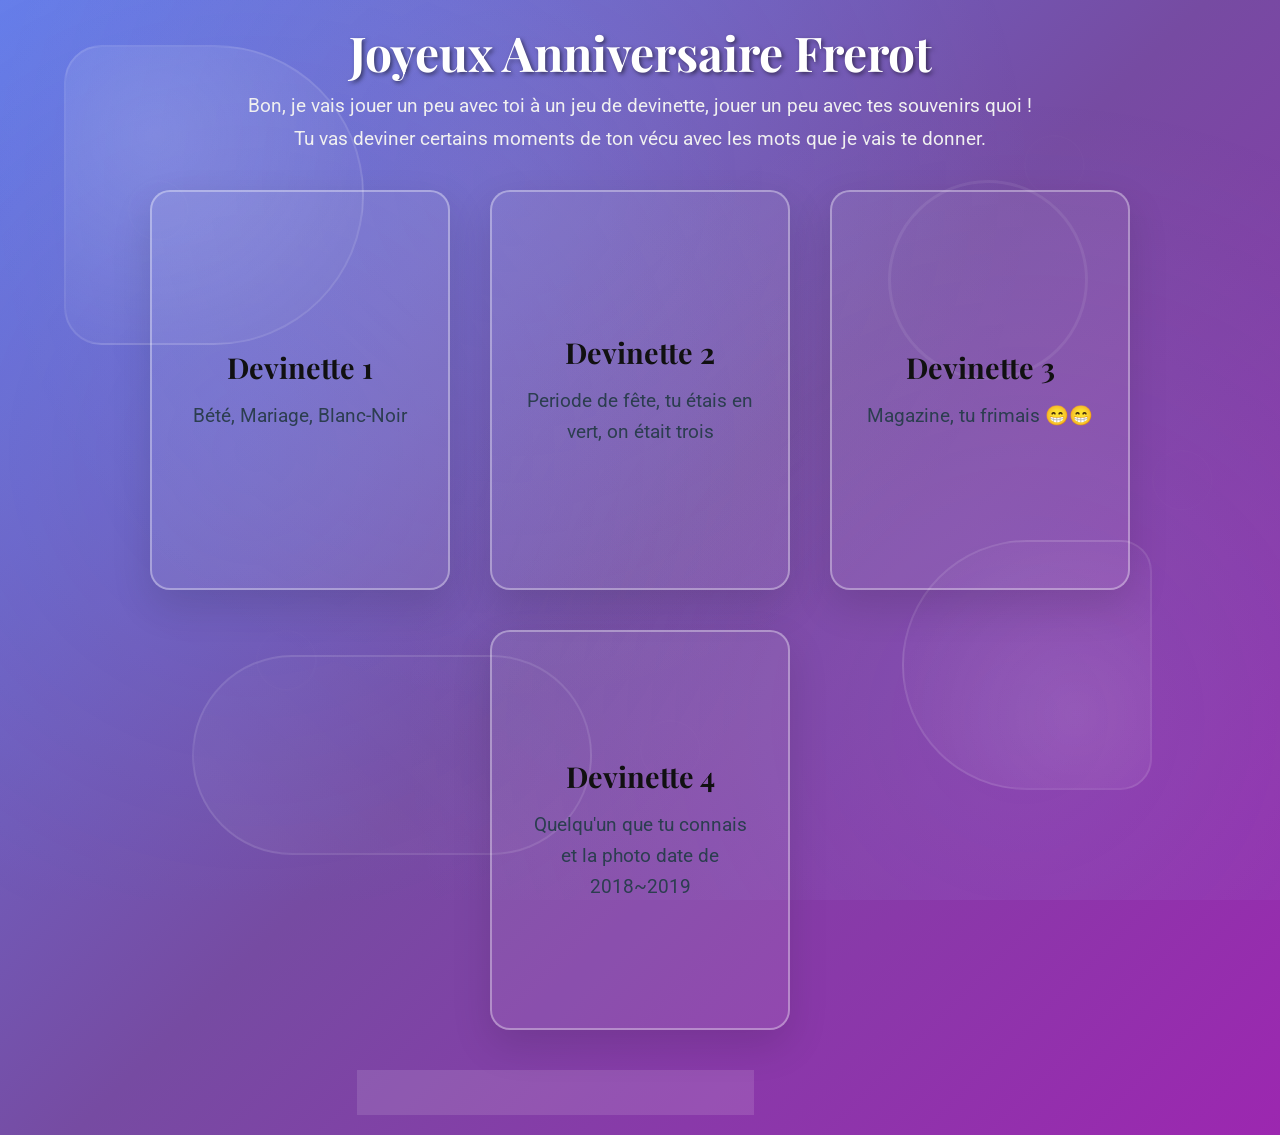
==== anniversaire/index.html @ 1805608d "Publish anniversary and portfolio sites" ====
<!DOCTYPE html>
<html lang="fr">
<head>
    <meta charset="UTF-8">
    <meta name="viewport" content="width=device-width, initial-scale=1.0, viewport-fit=cover, user-scalable=no">
    <meta name="apple-mobile-web-app-capable" content="yes">
    <meta name="apple-mobile-web-app-status-bar-style" content="black-translucent">
    <meta name="apple-mobile-web-app-title" content="Anniversaire">
    <meta name="theme-color" content="#667eea">
    <title>Joyeux Anniversaire Frère 😁😁</title>
    <link rel="stylesheet" href="styles.css">
</head>
<body>
    <div class="animated-bg">
        <div class="geometric-shape shape-1"></div>
        <div class="geometric-shape shape-2"></div>
        <div class="geometric-shape shape-3"></div>
        <div class="geometric-shape shape-4"></div>
        <div class="particle" style="--x: 10%; --y: 20%; --duration: 8s;"></div>
        <div class="particle" style="--x: 80%; --y: 15%; --duration: 10s;"></div>
        <div class="particle" style="--x: 20%; --y: 70%; --duration: 9s;"></div>
        <div class="particle" style="--x: 90%; --y: 50%; --duration: 11s;"></div>
        <div class="particle" style="--x: 50%; --y: 80%; --duration: 12s;"></div>
    </div>

    <header>
        <h1>Joyeux Anniversaire Frerot</h1>
        <p>Bon, je vais jouer un peu avec toi à un jeu de devinette, jouer un peu avec tes souvenirs quoi !</p>
        <p>Tu vas deviner certains moments de ton vécu avec les mots que je vais te donner.</p>
    </header>

    <main>
        <div class="container">
            <div class="card" id="card1">
                <div class="card-inner">
                    <div class="card-front">
                        <h2>Devinette 1</h2>
                        <p>Bété, Mariage, Blanc-Noir</p>
                    </div>
                    <div class="card-back">
                        <img src="images/1.jpg" alt="Bété, Mariage, Blanc-Noir" class="card-image">
                    </div>
                </div>
            </div>

            <div class="card" id="card2">
                <div class="card-inner">
                    <div class="card-front">
                        <h2>Devinette 2</h2>
                        <p>Periode de fête, tu étais en vert, on était trois</p>
                    </div>
                    <div class="card-back">
                        <img src="images/2.jpg" alt="Periode de fête, tu étais en vert, on était trois" class="card-image">
                    </div>
                </div>
            </div>

            <div class="card" id="card3">
                <div class="card-inner">
                    <div class="card-front">
                        <h2>Devinette 3</h2>
                        <p>Magazine, tu frimais 😁😁</p>
                    </div>
                    <div class="card-back">
                        <img src="images/3.jpg" alt="Magazine, tu frimais 😁😁" class="card-image">
                    </div>
                </div>
            </div>

            <div class="card" id="card4">
                <div class="card-inner">
                    <div class="card-front">
                        <h2>Devinette 4</h2>
                        <p>Quelqu'un que tu connais et la photo date de 2018~2019</p>
                    </div>
                    <div class="card-back">
                        <img src="images/4.jpg" alt="Quelqu'un que tu connais et la photo date de 2018~2019" class="card-image">
                    </div>
                </div>
            </div>
        </div>
    </main>

    <footer>
        <p>Frérot, tu es un GOAT - joyeux anniversaire !</p>
        <a href="/portfolio/">Découvrir le portfolio</a>
    </footer>

    <script src="script.js"></script>
</body>
</html>
---- anniversaire/styles.css ----
/* Import de la police élégante */
@import url('https://fonts.googleapis.com/css2?family=Playfair+Display:wght@400;700&family=Roboto:wght@300;400;500&display=swap');

* {
    margin: 0;
    padding: 0;
    box-sizing: border-box;
}

body {
    font-family: 'Roboto', sans-serif;
    background: linear-gradient(135deg, #667eea 0%, #764ba2 50%, #9c27b0 100%);
    color: #333;
    min-height: 100vh;
    display: flex;
    flex-direction: column;
    align-items: center;
    justify-content: center;
    padding: 20px;
    position: relative;
    overflow-x: hidden;
}

body::before {
    content: '';
    position: fixed;
    top: 0;
    left: 0;
    width: 100%;
    height: 100%;
    background:
        radial-gradient(circle at 20% 50%, rgba(100, 150, 255, 0.1) 0%, transparent 50%),
        radial-gradient(circle at 80% 80%, rgba(150, 200, 255, 0.1) 0%, transparent 50%),
        radial-gradient(circle at 40% 20%, rgba(200, 220, 255, 0.08) 0%, transparent 50%);
    animation: animate-background 15s ease infinite;
    z-index: -1;
}

@keyframes animate-background {
    0% {
        background-position: 0% 0%;
    }
    50% {
        background-position: 100% 100%;
    }
    100% {
        background-position: 0% 0%;
    }
}

/* Animations d'entrée */
@keyframes fadeInUp {
    from {
        opacity: 0;
        transform: translateY(30px);
    }
    to {
        opacity: 1;
        transform: translateY(0);
    }
}

@keyframes fadeInScale {
    from {
        opacity: 0;
        transform: scale(0.9);
    }
    to {
        opacity: 1;
        transform: scale(1);
    }
}

body::after {
    content: '';
    position: fixed;
    top: 0;
    left: 0;
    width: 100%;
    height: 100%;
    animation: float 20s linear infinite;
    z-index: -1;
}

@keyframes float {
    0% {
        transform: translateY(0px);
    }
    50% {
        transform: translateY(-30px);
    }
    100% {
        transform: translateY(0px);
    }
}

header {
    text-align: center;
    margin-bottom: 40px;
    position: relative;
    z-index: 1;
    animation: fadeInUp 1s ease-out;
}

/* Arrière-fond animé avec éléments décorés */
.animated-bg {
    position: fixed;
    top: 0;
    left: 0;
    width: 100%;
    height: 100%;
    z-index: 0;
    pointer-events: none;
}

/* Arrière-fond animé professionnel */
.animated-bg {
    position: fixed;
    top: 0;
    left: 0;
    width: 100%;
    height: 100%;
    z-index: 0;
    pointer-events: none;
}

/* Formes géométriques animées */
.geometric-shape {
    position: absolute;
    border: 2px solid rgba(255, 255, 255, 0.1);
    animation: rotate-shape 20s linear infinite;
}

.shape-1 {
    width: 300px;
    height: 300px;
    top: 5%;
    left: 5%;
    border-radius: 20% 80% 80% 20%;
    background: radial-gradient(circle at 30% 30%, rgba(255, 255, 255, 0.15), transparent);
    animation: rotate-shape 25s linear infinite, float-shape 8s ease-in-out infinite;
}

.shape-2 {
    width: 250px;
    height: 250px;
    top: 60%;
    right: 10%;
    border-radius: 80% 20% 20% 80%;
    background: radial-gradient(circle at 70% 70%, rgba(255, 255, 255, 0.1), transparent);
    animation: rotate-shape 30s linear infinite reverse, float-shape 10s ease-in-out infinite reverse;
}

.shape-3 {
    width: 200px;
    height: 200px;
    top: 20%;
    right: 15%;
    border-radius: 50%;
    border: 3px solid rgba(255, 255, 255, 0.08);
    animation: rotate-shape 15s linear infinite, scale-pulse 6s ease-in-out infinite;
}

.shape-4 {
    width: 400px;
    height: 200px;
    bottom: 5%;
    left: 15%;
    border-radius: 100px;
    background: linear-gradient(45deg, rgba(255, 255, 255, 0.05) 0%, transparent 100%);
    animation: rotate-shape 35s linear infinite reverse, float-shape 12s ease-in-out infinite;
}

@keyframes rotate-shape {
    0% {
        transform: rotate(0deg);
    }
    100% {
        transform: rotate(360deg);
    }
}

@keyframes float-shape {
    0%, 100% {
        transform: translateY(0px);
    }
    50% {
        transform: translateY(30px);
    }
}

@keyframes scale-pulse {
    0%, 100% {
        transform: scale(1);
    }
    50% {
        transform: scale(1.15);
    }
}

/* Particules flottantes */
.particle {
    position: absolute;
    width: 60px;
    height: 60px;
    left: var(--x);
    top: var(--y);
    opacity: 0.05;
    border: 1px solid rgba(255, 255, 255, 0.3);
    border-radius: 50%;
    animation: float-particle var(--duration) ease-in-out infinite;
}

.particle::before {
    content: '';
    position: absolute;
    width: 100%;
    height: 100%;
    border: 1px solid rgba(255, 255, 255, 0.2);
    border-radius: 50%;
    animation: scale-particle var(--duration) ease-in-out infinite;
}

@keyframes float-particle {
    0%, 100% {
        transform: translate(0, 0);
    }
    25% {
        transform: translate(30px, -30px);
    }
    50% {
        transform: translate(0px, -60px);
    }
    75% {
        transform: translate(-30px, -30px);
    }
}

@keyframes scale-particle {
    0%, 100% {
        transform: scale(1);
    }
    50% {
        transform: scale(1.5);
    }
}

header h1 {
    font-family: 'Playfair Display', serif;
    font-size: 3rem;
    color: #ffffff;
    text-shadow: 2px 2px 4px rgba(0,0,0,0.5);
}

header p {
    font-size: 1.2rem;
    color: #f0f0f0;
    margin-top: 10px;
}

.container {
    display: flex;
    flex-direction: row;
    flex-wrap: wrap;
    justify-content: center;
    align-items: center;
    gap: 40px;
    max-width: 1400px;
    width: 100%;
    position: relative;
    z-index: 1;
}

.card {
    background-color: transparent;
    width: 300px;
    height: 400px;
    perspective: 1000px;
    cursor: pointer;
    animation: fadeInScale 0.8s ease-out;
    animation-fill-mode: both;
}

#card1 {
    animation-delay: 0.2s;
}

#card2 {
    animation-delay: 0.4s;
}

#card3 {
    animation-delay: 0.6s;
}

#card4 {
    animation-delay: 0.8s;
}

.card-inner {
    position: relative;
    width: 100%;
    height: 100%;
    text-align: center;
    transition: transform 0.8s;
    transform-style: preserve-3d;
}

.card.flipped .card-inner {
    transform: rotateY(180deg);
}

.card-front, .card-back {
    position: absolute;
    width: 100%;
    height: 100%;
    -webkit-backface-visibility: hidden;
    backface-visibility: hidden;
    border-radius: 20px;
    border: 2px solid rgba(255, 255, 255, 0.35);
    background: rgba(255, 255, 255, 0.08);
    backdrop-filter: blur(12px);
    box-shadow: 0 16px 40px rgba(0, 0, 0, 0.12);
    display: flex;
    flex-direction: column;
    justify-content: center;
    align-items: center;
    padding: 24px;
    transition: transform 0.3s ease, border-color 0.3s ease, box-shadow 0.3s ease, background 0.3s ease;
}

.card:hover .card-front,
.card:hover .card-back {
    border-color: rgba(255, 255, 255, 0.75);
    box-shadow: 0 22px 50px rgba(0, 0, 0, 0.18);
    background: rgba(255, 255, 255, 0.14);
}

.card-front {
    color: #111;
}

.card-back {
    transform: rotateY(180deg);
    color: #111;
    padding: 0;
}

.card-front h2 {
    font-family: 'Playfair Display', serif;
    font-size: 1.8rem;
    margin-bottom: 15px;
}

.card-front p, .card-back p {
    font-family: 'Roboto', sans-serif;
    font-size: 1.2rem;
    font-weight: 400;
    line-height: 1.6;
    color: #2c3e50;
    text-align: center;
    margin: 0;
    padding: 0 8px;
}

.card-image {
    width: 100%;
    height: 100%;
    object-fit: cover;
    border-radius: inherit;
    margin: 0;
}

footer {
    margin-top: 40px;
    text-align: center;
    color: #ffffff;
    font-size: 1rem;
    letter-spacing: 0.04em;
    font-weight: 500;
    text-shadow: 0 2px 8px rgba(0, 0, 0, 0.3);
    animation: fadeInUp 1s ease-out 1s;
    animation-fill-mode: both;
}

footer p {
    display: inline-block;
    padding: 12px 24px;
    background: rgba(255, 255, 255, 0.12);
    border: 1px solid rgba(255, 255, 255, 0.25);
    border-radius: 999px;
    backdrop-filter: blur(10px);
}

/* Responsive */
@media (max-width: 768px) {
    .card {
        width: 250px;
        height: 350px;
    }

    header h1 {
        font-size: 2.5rem;
    }
}
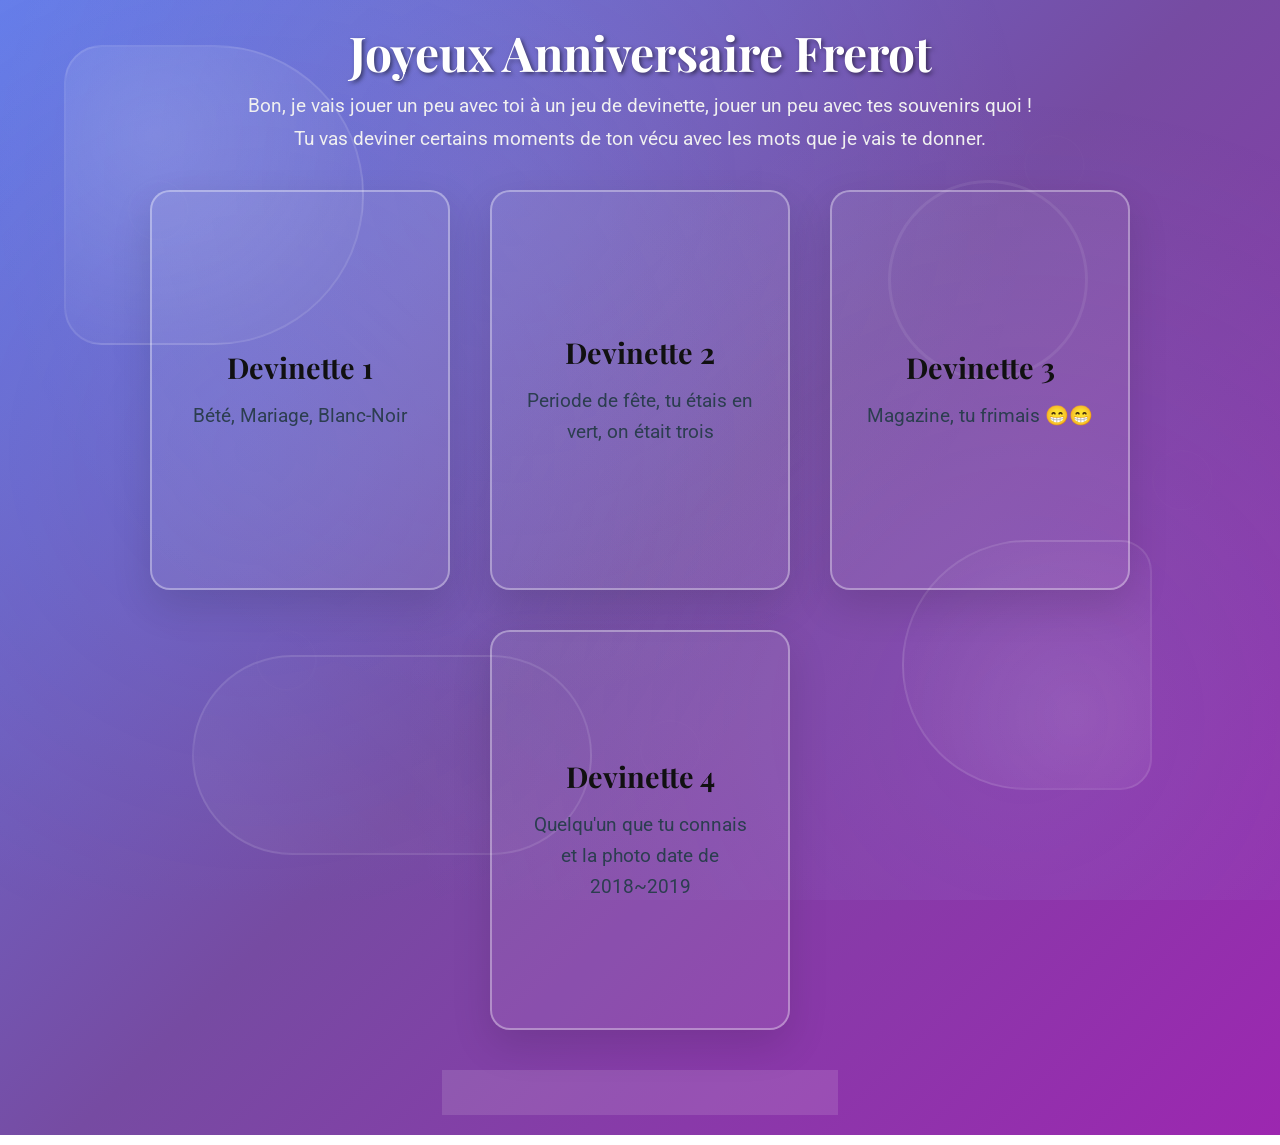
==== commit b4eefd86: "Remove portfolio link from anniversary page" ====
--- a/anniversaire/index.html
+++ b/anniversaire/index.html
@@ -83,7 +83,6 @@
 
     <footer>
         <p>Frérot, tu es un GOAT - joyeux anniversaire !</p>
-        <a href="/portfolio/">Découvrir le portfolio</a>
     </footer>
 
     <script src="script.js"></script>
